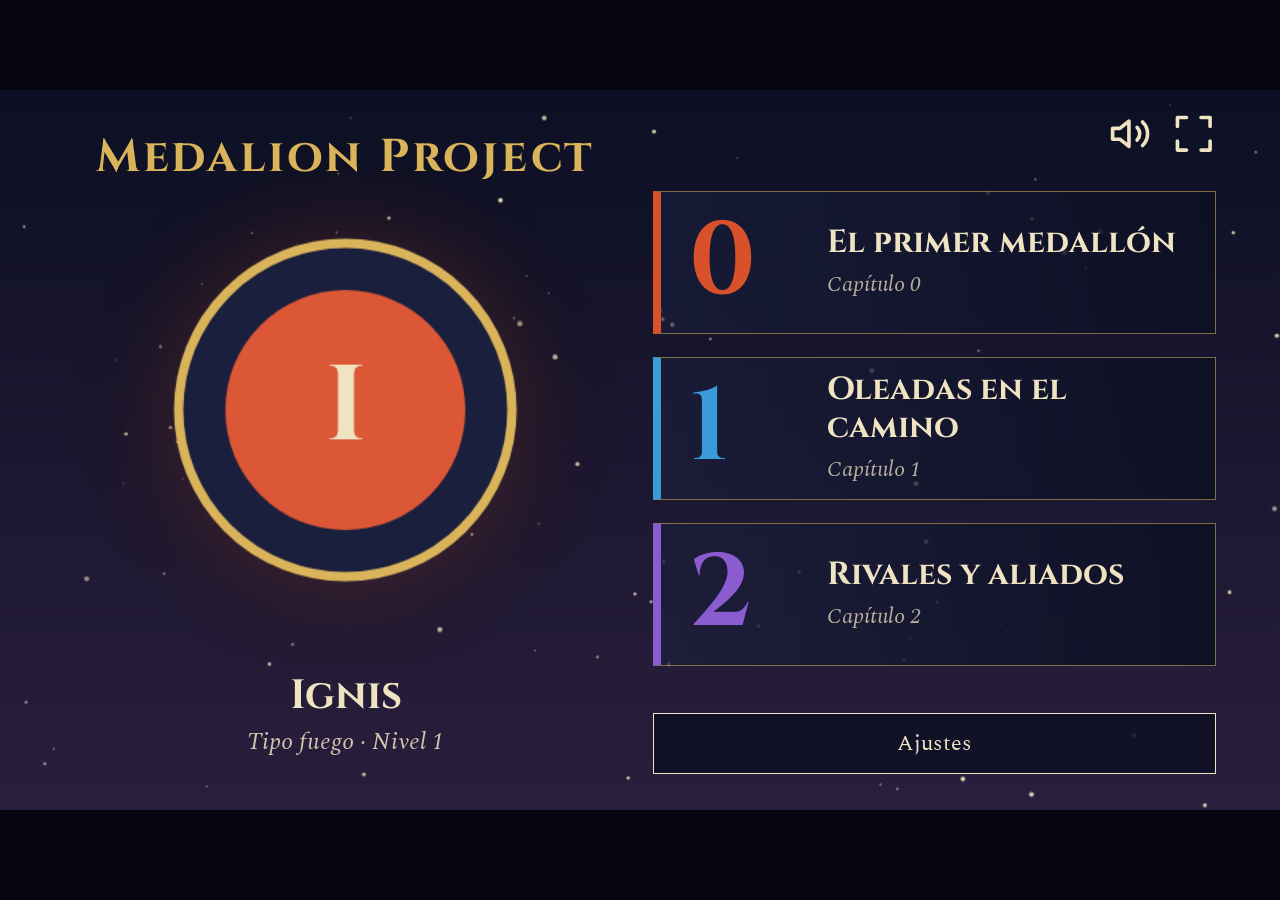
==== index.html @ 5f66165a "Primer dia de desarrollo Añadido menú con capítulos seleccionables y sistema de batalla básico con 3" ====
<!DOCTYPE html>
<html lang="es">
<head>
  <meta charset="UTF-8">
  <meta name="viewport" content="width=device-width, initial-scale=1">
  <title>Medalion Project</title>
  <link rel="preconnect" href="https://fonts.googleapis.com">
  <link rel="preconnect" href="https://fonts.gstatic.com" crossorigin>
  <link href="https://fonts.googleapis.com/css2?family=Cinzel:wght@500;700&family=Spectral:ital,wght@0,400;0,600;1,400&display=swap" rel="stylesheet">
  <link rel="stylesheet" href="css/style.css">
</head>
<body>
  <div id="juego">
    <!-- Canvas: fondo y medalla (lo visual del juego) -->
    <canvas id="lienzo" width="960" height="540"></canvas>

    <!-- UI en HTML/CSS encima del canvas -->
    <div id="ui">
      <div id="barra-superior">
        <!-- Silencio: altavoz (con ondas) / altavoz tachado -->
        <button id="btn-silencio" class="icono" aria-pressed="false" aria-label="Silenciar" title="Silenciar">
          <svg viewBox="0 0 24 24" aria-hidden="true">
            <path d="M11 5 6 9H2v6h4l5 4V5z"/>
            <path class="onda" d="M15.5 8.5a5 5 0 0 1 0 7M18.5 5.5a9 9 0 0 1 0 13"/>
            <path class="tacha" d="M16 9l6 6M22 9l-6 6"/>
          </svg>
        </button>
        <!-- Pantalla completa: esquinas hacia fuera / hacia dentro -->
        <button id="btn-pantalla" class="icono" aria-pressed="false" aria-label="Pantalla completa" title="Pantalla completa">
          <svg viewBox="0 0 24 24" aria-hidden="true">
            <path class="expandir" d="M8 3H3v5M16 3h5v5M8 21H3v-5M16 21h5v-5"/>
            <path class="comprimir" d="M3 8h5V3M21 8h-5V3M3 16h5v5M21 16h-5v5"/>
          </svg>
        </button>
      </div>

      <div id="info-personaje"></div>

      <section id="pantalla-menu">
        <h1>Medalion Project</h1>
        <div id="lista-capitulos"></div>
        <button id="btn-ajustes" class="boton">Ajustes</button>
      </section>

      <section id="pantalla-ajustes" hidden>
        <h2>Ajustes de sonido</h2>
        <div id="lista-sliders"></div>
        <button id="btn-volver" class="boton">Volver</button>
      </section>

      <section id="pantalla-combate" hidden>
        <div id="orden-turnos" aria-label="Orden de turnos"></div>

        <div id="hud-enemigo" class="hud">
          <div id="e-nombre" class="nombre-hud"></div>
          <div id="e-vida" class="vida-texto"></div>
          <div class="barra"><div id="e-barra" class="relleno"></div></div>
        </div>

        <p id="mensaje-combate" role="status"></p>

        <div id="hud-jugador" class="hud">
          <div id="j-retrato" aria-hidden="true"></div> <!-- placeholder: aquí irá la imagen del personaje -->
          <div class="datos">
            <div id="j-nombre" class="nombre-hud"></div>
            <div id="j-vida" class="vida-texto"></div>
            <div class="barra"><div id="j-barra" class="relleno"></div></div>
          </div>
        </div>

        <div id="acciones">
          <button class="boton" data-accion="atacar">Atacar</button>
          <button class="boton" data-accion="defender">Defender</button>
          <button class="boton" data-accion="huir">Huir</button>
        </div>

        <div id="resultado" hidden>
          <h2 id="resultado-titulo"></h2>
          <div class="fila">
            <button id="btn-reintentar" class="boton">Reintentar</button>
            <button id="btn-salir" class="boton">Volver al menú</button>
          </div>
        </div>
      </section>

      <p id="aviso" role="status"></p>
    </div>
  </div>
  <script type="module" src="js/main.js"></script>
</body>
</html>
---- css/style.css ----
:root {
  --noche: #0d1024;
  --tinta: #1a1f3d;
  --pergamino: #efe3c2;
  --oro: #d9b45a;
  --brasa: #d8512b;
  --fuente-titulo: "Cinzel", Georgia, serif;
  --fuente-texto: "Spectral", Georgia, serif;
}
* { box-sizing: border-box; }
body {
  margin: 0; min-height: 100vh; display: grid; place-items: center;
  background: #05060f; color: var(--pergamino); font-family: var(--fuente-texto);
}
/* Contenedor 16:9: canvas y UI escalan juntos. 1cqw = 1% del ancho del juego */
#juego {
  position: relative; width: min(100vw, calc(100vh * 16 / 9)); aspect-ratio: 16 / 9;
  container-type: inline-size; background: var(--noche); overflow: hidden;
}
#lienzo { position: absolute; inset: 0; width: 100%; height: 100%; }
#ui { position: absolute; inset: 0; font-size: 1.7cqw; }
[hidden] { display: none !important; }

h1, h2 { font-family: var(--fuente-titulo); margin: 0; color: var(--oro); letter-spacing: .06em; text-align: center; }
h2 { font-size: 2.8cqw; margin-bottom: 1cqw; }

/* ---------- Layout: izquierda = personaje, derecha = menú ---------- */
#pantalla-menu { position: absolute; inset: 0; pointer-events: none; }
#pantalla-menu button { pointer-events: auto; } /* la capa no bloquea clics; solo sus botones los reciben */

/* Izquierda: título arriba, medalla grande en el canvas, datos debajo */
h1 { position: absolute; top: 5%; left: 5%; width: 44%; font-size: 3.6cqw; }
#info-personaje { position: absolute; left: 5%; width: 44%; bottom: 7%; text-align: center; }
#info-personaje .nombre { font-family: var(--fuente-titulo); font-size: 3.2cqw; font-weight: 700; }
#info-personaje .detalle { font-size: 1.9cqw; font-style: italic; opacity: .85; }

/* Barra superior derecha: silencio + pantalla completa */
#barra-superior { position: absolute; right: 5%; top: 3%; z-index: 10; display: flex; gap: 1.6cqw; } /* z-index: siempre por encima de cualquier pantalla */
.icono { width: 3.4cqw; height: 3.4cqw; padding: 0; background: none; border: 0; color: var(--pergamino); cursor: pointer; transition: color .12s, transform .12s; }
.icono svg { width: 100%; height: 100%; fill: none; stroke: currentColor; stroke-width: 2; stroke-linecap: round; stroke-linejoin: round; }
.icono:hover, .icono:focus-visible { color: var(--oro); transform: scale(1.12); outline: none; }
/* Cada icono tiene dos estados; aria-pressed decide cuál se ve */
#btn-silencio .tacha, #btn-pantalla .comprimir { display: none; }
#btn-silencio[aria-pressed="true"] .tacha { display: inline; }
#btn-silencio[aria-pressed="true"] .onda { display: none; }
#btn-pantalla[aria-pressed="true"] .comprimir { display: inline; }
#btn-pantalla[aria-pressed="true"] .expandir { display: none; }

/* Derecha: capítulos grandes apilados (debajo de la barra superior) */
#lista-capitulos {
  position: absolute; right: 5%; top: 14%; width: 44%; height: 66%;
  display: grid; grid-template-rows: repeat(3, 1fr); gap: 1.8cqw;
}
.capitulo {
  --acento: var(--brasa);
  display: grid; grid-template-columns: 9cqw 1fr; grid-template-areas: "num titulo" "num sub";
  align-content: center; column-gap: 1.8cqw; padding: 0 2.2cqw;
  text-align: left; font: inherit; color: inherit; cursor: pointer;
  background: linear-gradient(90deg, rgba(26,31,61,.6) 0%, rgba(13,16,36,.92) 100%);
  border: 1px solid rgba(217,180,90,.55); border-left: .7cqw solid var(--acento);
  transition: transform .15s, border-color .15s, background .15s;
}
.capitulo:nth-child(2) { --acento: #3a9bd9; }
.capitulo:nth-child(3) { --acento: #8a5cd0; }
.capitulo .num { grid-area: num; align-self: center; font-family: var(--fuente-titulo); font-weight: 700; font-size: 8cqw; line-height: 1; color: var(--acento); }
.capitulo .titulo { grid-area: titulo; align-self: end; font-family: var(--fuente-titulo); font-weight: 700; font-size: 2.5cqw; line-height: 1.2; color: var(--pergamino); }
.capitulo .sub { grid-area: sub; align-self: start; margin-top: .4cqw; font-style: italic; font-size: 1.7cqw; opacity: .75; }
.capitulo:hover, .capitulo:focus-visible {
  transform: translateX(-1.2cqw); border-color: var(--oro); outline: none;
  background: linear-gradient(90deg, rgba(26,31,61,.9) 0%, rgba(13,16,36,.95) 100%);
}

/* Botones secundarios (Ajustes / Volver) */
.boton {
  font: inherit; color: inherit; cursor: pointer; padding: .8cqw 2.2cqw;
  background: rgba(13,16,36,.85); border: 1px solid var(--pergamino); transition: background .12s;
}
.boton:hover, .boton:focus-visible { background: var(--brasa); outline: none; }
#btn-ajustes { position: absolute; right: 5%; bottom: 5%; width: 44%; padding: 1cqw; }

/* ---------- Ajustes (ocupa la zona derecha) ---------- */
#pantalla-ajustes {
  position: absolute; right: 5%; top: 14%; width: 44%; padding: 3cqw;
  display: flex; flex-direction: column; gap: 1.8cqw;
  background: rgba(13,16,36,.92); border: 1px solid var(--oro);
}
#pantalla-ajustes .boton { align-self: center; margin-top: 1cqw; }
.ajuste { display: grid; grid-template-columns: 9cqw 1fr 4cqw; align-items: center; gap: 1cqw; }
.ajuste input { accent-color: var(--oro); width: 100%; }

#aviso { position: absolute; left: 0; right: 0; bottom: 1%; margin: 0; text-align: center; opacity: 0; transition: opacity .3s; }
#aviso.visible { opacity: 1; }

@media (prefers-reduced-motion: reduce) { .capitulo, .boton, .icono { transition: none; } }

/* ---------- Capítulos sin medalla ---------- */
.capitulo.bloqueado { opacity: .45; cursor: not-allowed; }
.capitulo.bloqueado:hover { transform: none; border-color: rgba(217,180,90,.55); }

/* ---------- Combate ---------- */
#pantalla-combate { position: absolute; inset: 0; pointer-events: none; }
#pantalla-combate button, #resultado { pointer-events: auto; }

#orden-turnos { position: absolute; top: 3.5%; left: 50%; transform: translateX(-50%); display: flex; gap: 1cqw; }
.turno { padding: .5cqw 1.8cqw; font-family: var(--fuente-titulo); background: rgba(13,16,36,.8); border: 1px solid rgba(239,227,194,.4); opacity: .55; }
.turno.activo { opacity: 1; color: var(--oro); border-color: var(--oro); box-shadow: 0 0 1.2cqw rgba(217,180,90,.5); }

.hud { position: absolute; padding: 1.2cqw 1.6cqw; background: rgba(13,16,36,.88); border: 1px solid rgba(217,180,90,.55); }
#hud-enemigo { right: 5%; top: 11%; width: 34%; }
#hud-jugador { left: 5%; bottom: 6%; width: 42%; display: flex; align-items: center; gap: 1.6cqw; }
#j-retrato { flex: none; width: 7.5cqw; height: 7.5cqw; display: grid; place-items: center; border-radius: 50%; border: .35cqw solid var(--oro); font: 700 3.4cqw var(--fuente-titulo); }
.datos { flex: 1; }
.nombre-hud { font-family: var(--fuente-titulo); font-size: 2.2cqw; font-weight: 700; }
.vida-texto { font-size: 1.8cqw; margin: .2cqw 0 .5cqw; }
.barra { height: 1.2cqw; background: #05060f; border: 1px solid rgba(239,227,194,.4); }
.relleno { height: 100%; width: 100%; transition: width .4s, background .4s; }

#mensaje-combate { position: absolute; left: 5%; right: 42%; top: 62%; margin: 0; text-align: center; font-style: italic; font-size: 1.9cqw; }

#acciones { position: absolute; right: 5%; bottom: 6%; width: 34%; display: flex; flex-direction: column; gap: 1cqw; }
#acciones .boton { padding: 1.1cqw 2cqw; font-size: 2.1cqw; text-align: left; }
.boton:disabled { opacity: .4; cursor: default; }
.boton:disabled:hover { background: rgba(13,16,36,.85); }

#resultado { position: absolute; inset: 0; z-index: 5; display: flex; flex-direction: column; align-items: center; justify-content: center; gap: 2.5cqw; background: rgba(5,6,15,.82); }
#resultado h2 { font-size: 6cqw; }
#resultado h2.victoria { color: var(--oro); }
#resultado h2.derrota { color: var(--brasa); }
#resultado .fila { display: flex; gap: 2cqw; }
#resultado .boton { font-size: 2cqw; padding: 1cqw 2.6cqw; }
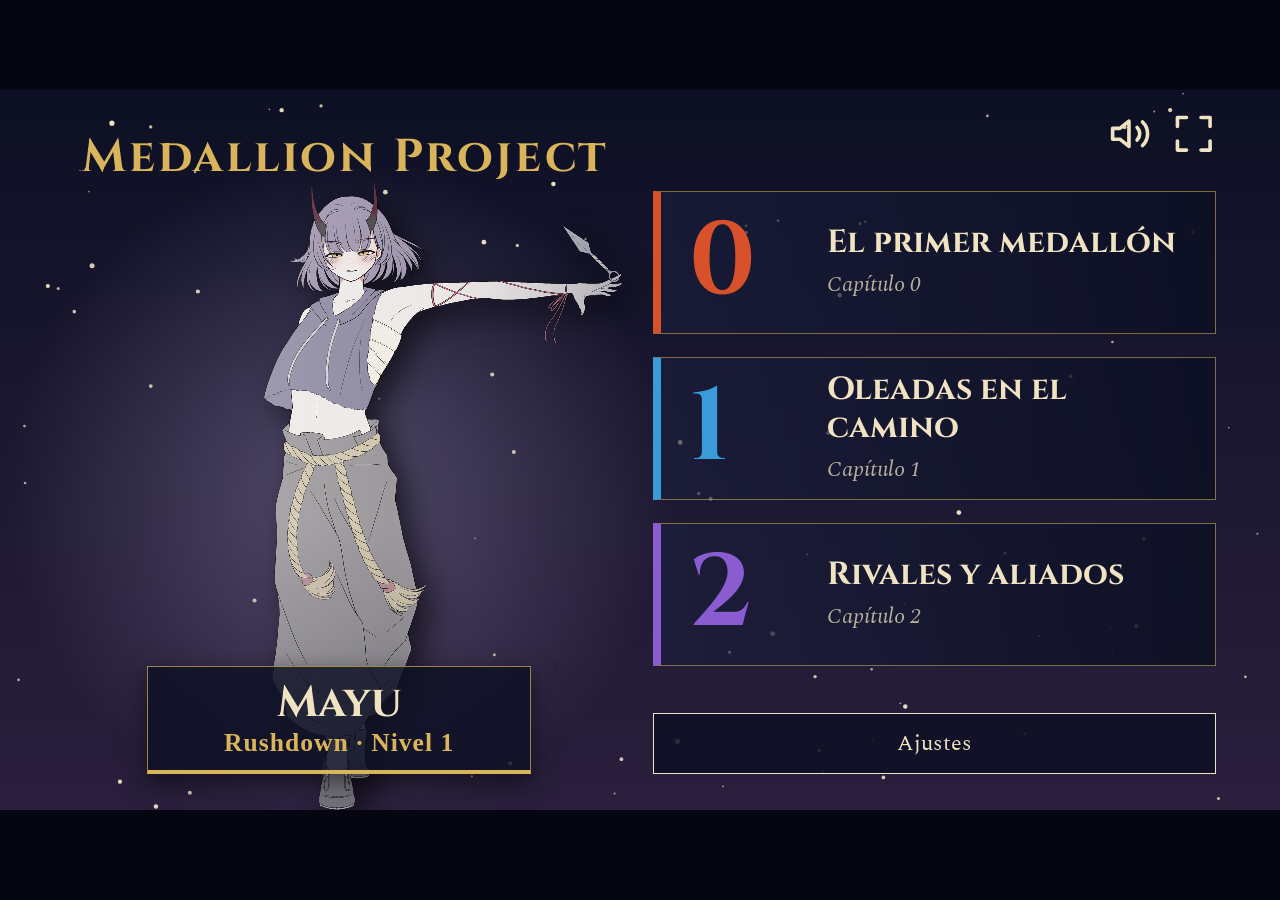
==== commit 959fb1cb: "Añadido mecánicas de tipos y arte splashart Se han añadido mecánicas principales correspondientes a " ====
--- a/index.html
+++ b/index.html
@@ -37,7 +37,7 @@
       <div id="info-personaje"></div>
 
       <section id="pantalla-menu">
-        <h1>Medalion Project</h1>
+        <h1>Medallion Project</h1>
         <div id="lista-capitulos"></div>
         <button id="btn-ajustes" class="boton">Ajustes</button>
       </section>
@@ -70,7 +70,7 @@
 
         <div id="acciones">
           <button class="boton" data-accion="atacar">Atacar</button>
-          <button class="boton" data-accion="defender">Defender</button>
+          <button id="btn-secundaria" class="boton" data-accion="defender">Defender</button>
           <button class="boton" data-accion="huir">Huir</button>
         </div>
 
--- a/css/style.css
+++ b/css/style.css
@@ -30,9 +30,14 @@
 
 /* Izquierda: título arriba, medalla grande en el canvas, datos debajo */
 h1 { position: absolute; top: 5%; left: 5%; width: 44%; font-size: 3.6cqw; }
-#info-personaje { position: absolute; left: 5%; width: 44%; bottom: 7%; text-align: center; }
-#info-personaje .nombre { font-family: var(--fuente-titulo); font-size: 3.2cqw; font-weight: 700; }
-#info-personaje .detalle { font-size: 1.9cqw; font-style: italic; opacity: .85; }
+/* Placa del personaje: fondo oscuro sobre el splash art para que el texto se lea siempre */
+#info-personaje {
+  position: absolute; left: 11.5%; width: 30%; bottom: 5%; padding: .9cqw 1.5cqw; text-align: center;
+  background: rgba(13,16,36,.82); border: 1px solid rgba(217,180,90,.7); border-bottom: .35cqw solid var(--oro);
+  box-shadow: 0 .6cqw 1.8cqw rgba(0,0,0,.55);
+}
+#info-personaje .nombre { font-family: var(--fuente-titulo); font-size: 3.4cqw; font-weight: 700; line-height: 1.15; color: var(--pergamino); }
+#info-personaje .detalle { font-size: 2cqw; font-weight: 600; letter-spacing: .04em; color: var(--oro); }
 
 /* Barra superior derecha: silencio + pantalla completa */
 #barra-superior { position: absolute; right: 5%; top: 3%; z-index: 10; display: flex; gap: 1.6cqw; } /* z-index: siempre por encima de cualquier pantalla */
@@ -115,10 +120,10 @@
 .barra { height: 1.2cqw; background: #05060f; border: 1px solid rgba(239,227,194,.4); }
 .relleno { height: 100%; width: 100%; transition: width .4s, background .4s; }
 
-#mensaje-combate { position: absolute; left: 5%; right: 42%; top: 62%; margin: 0; text-align: center; font-style: italic; font-size: 1.9cqw; }
+#mensaje-combate { position: absolute; left: 5%; right: 42%; top: 69%; margin: 0; text-align: center; font-style: italic; font-size: 1.9cqw; }
 
-#acciones { position: absolute; right: 5%; bottom: 6%; width: 34%; display: flex; flex-direction: column; gap: 1cqw; }
-#acciones .boton { padding: 1.1cqw 2cqw; font-size: 2.1cqw; text-align: left; }
+#acciones { position: absolute; right: 5%; bottom: 6%; width: 34%; display: flex; flex-direction: column; gap: .8cqw; }
+#acciones .boton { padding: .8cqw 2cqw; font-size: 1.9cqw; text-align: left; }
 .boton:disabled { opacity: .4; cursor: default; }
 .boton:disabled:hover { background: rgba(13,16,36,.85); }
 
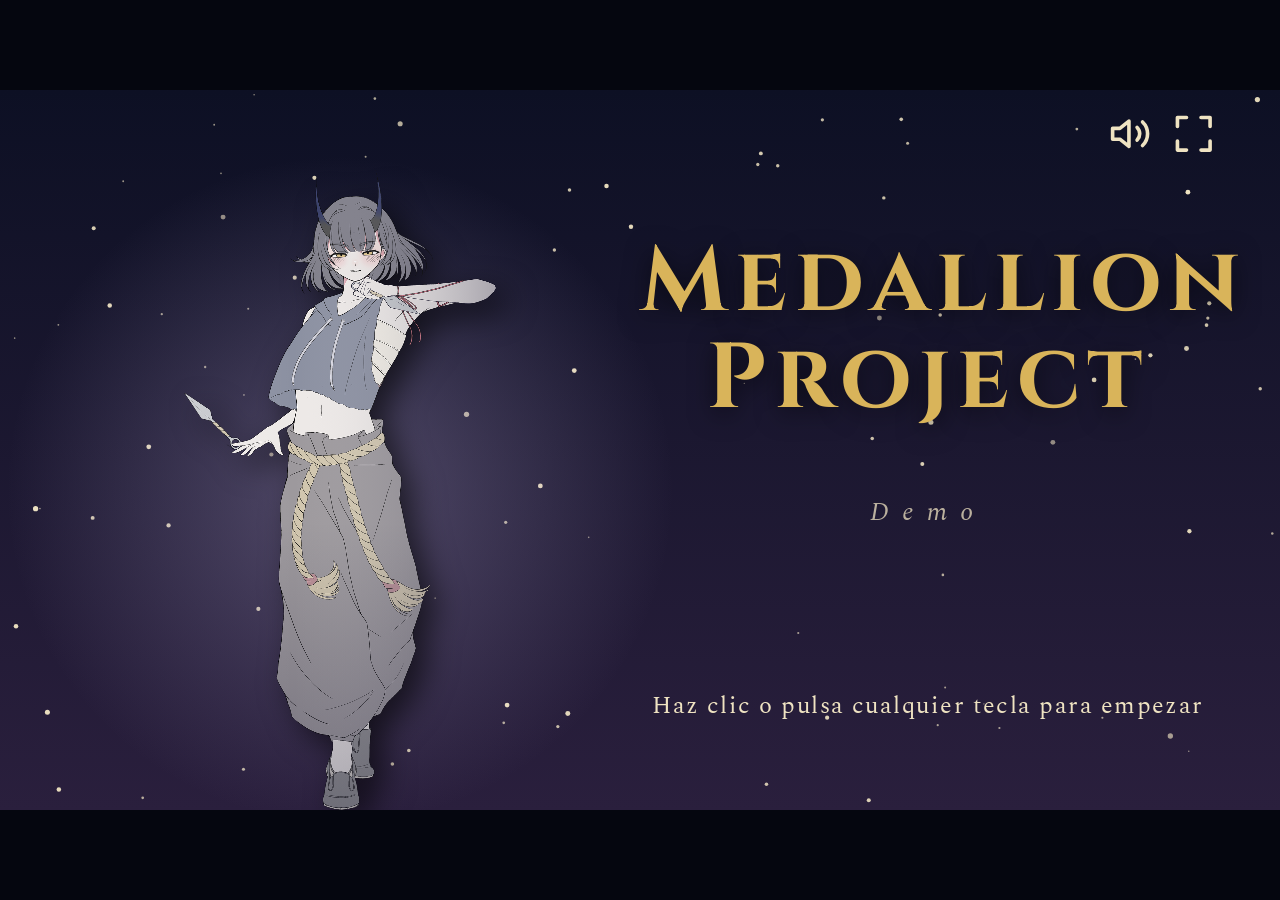
==== commit 13f69e04: "Añadido sistema de escenas y guardado" ====
--- a/index.html
+++ b/index.html
@@ -36,22 +36,52 @@
 
       <div id="info-personaje"></div>
 
-      <section id="pantalla-menu">
-        <h1>Medallion Project</h1>
-        <div id="lista-capitulos"></div>
-        <button id="btn-ajustes" class="boton">Ajustes</button>
+      <div id="velo"></div>   <!-- fundido a negro entre pantallas -->
+
+      <!-- 1) Pantalla de título: "pulsa para empezar" -->
+      <section id="pantalla-inicio" class="pantalla" hidden>
+        <h1 class="titulo-grande">Medallion<br>Project</h1>
+        <p class="subtitulo-inicio">Demo</p>
+        <p class="pulsa">Haz clic o pulsa cualquier tecla para empezar</p>
       </section>
 
-      <section id="pantalla-ajustes" hidden>
-        <h2>Ajustes de sonido</h2>
+      <!-- 2) Menú principal -->
+      <section id="pantalla-principal" class="pantalla" hidden>
+        <h1>Medallion Project</h1>
+        <div id="lista-opciones">
+          <button id="op-capitulos" class="opcion item" style="--i:0"><span class="titulo">Capítulos</span><span class="sub">Elige tu próxima batalla</span></button>
+          <button id="op-bestiario" class="opcion item proximamente" style="--i:1"><span class="titulo">Bestiario</span><span class="sub">Próximamente</span></button>
+          <button id="op-ajustes" class="opcion item" style="--i:2"><span class="titulo">Ajustes</span><span class="sub">Sonido y partida guardada</span></button>
+        </div>
+      </section>
+
+      <!-- 3) Selección de capítulos -->
+      <section id="pantalla-capitulos" class="pantalla" hidden>
+        <div id="lista-capitulos"></div>
+        <div id="fila-inferior">
+          <button id="btn-volver-principal" class="boton item" style="--i:3">Volver</button>
+          <button id="btn-intro" class="boton item" style="--i:4">Introducción</button>
+        </div>
+      </section>
+
+      <section id="pantalla-ajustes" class="pantalla" hidden>
+        <h2>Ajustes</h2>
         <div id="lista-sliders"></div>
+        <h3>Partida guardada</h3>
+        <p class="nota">Se guarda sola en este navegador. Aquí puedes sacarla a un archivo .txt o cargarla desde uno.</p>
+        <div class="fila-botones">
+          <button id="btn-exportar" class="boton">Guardar en .txt</button>
+          <button id="btn-importar" class="boton">Cargar .txt</button>
+          <button id="btn-borrar" class="boton">Borrar datos</button>
+        </div>
+        <input id="archivo-partida" type="file" accept=".txt,text/plain" hidden>
         <button id="btn-volver" class="boton">Volver</button>
       </section>
 
-      <section id="pantalla-combate" hidden>
+      <section id="pantalla-combate" class="pantalla" hidden>
         <div id="orden-turnos" aria-label="Orden de turnos"></div>
 
-        <div id="hud-enemigo" class="hud">
+        <div id="hud-enemigo" class="hud item desde-der">
           <div id="e-nombre" class="nombre-hud"></div>
           <div id="e-vida" class="vida-texto"></div>
           <div class="barra"><div id="e-barra" class="relleno"></div></div>
@@ -59,7 +89,7 @@
 
         <p id="mensaje-combate" role="status"></p>
 
-        <div id="hud-jugador" class="hud">
+        <div id="hud-jugador" class="hud item desde-izq">
           <div id="j-retrato" aria-hidden="true"></div> <!-- placeholder: aquí irá la imagen del personaje -->
           <div class="datos">
             <div id="j-nombre" class="nombre-hud"></div>
@@ -68,7 +98,7 @@
           </div>
         </div>
 
-        <div id="acciones">
+        <div id="acciones" class="item desde-der" style="--i:1">
           <button class="boton" data-accion="atacar">Atacar</button>
           <button id="btn-secundaria" class="boton" data-accion="defender">Defender</button>
           <button class="boton" data-accion="huir">Huir</button>
@@ -83,6 +113,16 @@
         </div>
       </section>
 
+      <section id="pantalla-escena" class="pantalla" hidden>
+        <button id="esc-prev" class="flecha" aria-label="Anterior">&#8249;</button>
+        <button id="esc-sig" class="flecha" aria-label="Siguiente">&#8250;</button>
+        <div id="esc-marco" class="item desde-abajo" data-lado="izquierda">
+          <div id="esc-etiqueta"></div>
+          <div id="esc-caja"><p id="esc-texto" aria-live="polite"></p></div>
+          <button id="esc-boton" class="boton" hidden></button>
+        </div>
+      </section>
+
       <p id="aviso" role="status"></p>
     </div>
   </div>
--- a/css/style.css
+++ b/css/style.css
@@ -25,8 +25,9 @@
 h2 { font-size: 2.8cqw; margin-bottom: 1cqw; }
 
 /* ---------- Layout: izquierda = personaje, derecha = menú ---------- */
-#pantalla-menu { position: absolute; inset: 0; pointer-events: none; }
-#pantalla-menu button { pointer-events: auto; } /* la capa no bloquea clics; solo sus botones los reciben */
+/* Todas las pantallas ocupan el área completa; la capa no bloquea clics, solo sus botones los reciben */
+.pantalla { position: absolute; inset: 0; pointer-events: none; }
+.pantalla button, .pantalla input, .pantalla label { pointer-events: auto; }
 
 /* Izquierda: título arriba, medalla grande en el canvas, datos debajo */
 h1 { position: absolute; top: 5%; left: 5%; width: 44%; font-size: 3.6cqw; }
@@ -81,14 +82,19 @@
   background: rgba(13,16,36,.85); border: 1px solid var(--pergamino); transition: background .12s;
 }
 .boton:hover, .boton:focus-visible { background: var(--brasa); outline: none; }
-#btn-ajustes { position: absolute; right: 5%; bottom: 5%; width: 44%; padding: 1cqw; }
+#fila-inferior { position: absolute; right: 5%; bottom: 5%; width: 44%; display: flex; gap: 1.6cqw; }
+#fila-inferior .boton { flex: 1; padding: 1cqw; }
 
 /* ---------- Ajustes (ocupa la zona derecha) ---------- */
 #pantalla-ajustes {
-  position: absolute; right: 5%; top: 14%; width: 44%; padding: 3cqw;
-  display: flex; flex-direction: column; gap: 1.8cqw;
+  position: absolute; right: 5%; top: 14%; width: 44%; padding: 2.4cqw 3cqw;
+  display: flex; flex-direction: column; gap: 1.2cqw; pointer-events: auto;
   background: rgba(13,16,36,.92); border: 1px solid var(--oro);
 }
+#pantalla-ajustes h3 { margin: 1cqw 0 0; font: 700 2cqw var(--fuente-titulo); color: var(--oro); letter-spacing: .05em; }
+#pantalla-ajustes .nota { margin: 0; font-size: 1.5cqw; font-style: italic; opacity: .8; }
+.fila-botones { display: flex; gap: 1cqw; }
+.fila-botones .boton { flex: 1; padding: .8cqw .6cqw; font-size: 1.6cqw; text-align: center; }
 #pantalla-ajustes .boton { align-self: center; margin-top: 1cqw; }
 .ajuste { display: grid; grid-template-columns: 9cqw 1fr 4cqw; align-items: center; gap: 1cqw; }
 .ajuste input { accent-color: var(--oro); width: 100%; }
@@ -133,3 +139,93 @@
 #resultado h2.derrota { color: var(--brasa); }
 #resultado .fila { display: flex; gap: 2cqw; }
 #resultado .boton { font-size: 2cqw; padding: 1cqw 2.6cqw; }
+
+/* ---------- Escenas de diálogo ---------- */
+#pantalla-escena { position: absolute; inset: 0; pointer-events: none; }
+#pantalla-escena button, #esc-caja { pointer-events: auto; }
+
+#esc-marco { position: absolute; left: 5%; right: 5%; bottom: 5%; }
+
+/* Caja de texto: gris oscuro semitransparente con patrón de rombos, borde dorado pálido y sombra */
+#esc-caja {
+  position: relative; overflow: hidden; min-height: 14.5cqw; cursor: pointer;
+  background: rgba(54,54,57,.92); border: 1px solid rgba(217,200,130,.75); border-bottom: .3cqw solid #cdbf86; border-radius: .5cqw;
+  box-shadow: .7cqw .7cqw 1.4cqw rgba(0,0,0,.55);
+}
+#esc-caja::before {                                              /* el patrón: cuadros girados 45º = rombos */
+  content: ""; position: absolute; left: 50%; top: 50%; width: 140cqw; height: 140cqw; margin: -70cqw 0 0 -70cqw;
+  transform: rotate(45deg); pointer-events: none;
+  background: repeating-conic-gradient(rgba(255,255,255,.065) 0 25%, transparent 0 50%) 0 0 / 6cqw 6cqw;
+}
+#esc-texto { position: relative; margin: 0; padding: 2.4cqw 3cqw; font-size: 2.4cqw; line-height: 1.5; color: #f4f1e8; }
+
+/* Etiqueta amarilla con el nombre, encima de la caja y del lado de quien habla */
+#esc-etiqueta {
+  position: absolute; bottom: 100%; padding: .55cqw 3.2cqw .45cqw; margin-bottom: -1px;
+  background: #f6f66e; color: #15151a; border: 1px solid #c9c94a; border-bottom: 0;
+  font: 700 1.5cqw/1.2 "Trebuchet MS", "Segoe UI", Arial, sans-serif; letter-spacing: .3em; text-transform: uppercase;
+}
+#esc-marco[data-lado="derecha"] #esc-etiqueta { right: 3%; }
+#esc-marco[data-lado="izquierda"] #esc-etiqueta { left: 3%; }
+
+/* Flechas anterior / siguiente */
+.flecha {
+  position: absolute; top: 40%; width: 4cqw; height: 4cqw; padding: 0 0 .3cqw; display: grid; place-items: center;
+  font: 400 3cqw/1 var(--fuente-texto); color: var(--pergamino); cursor: pointer;
+  background: rgba(20,24,40,.85); border: .2cqw solid var(--oro); border-radius: 50%; transition: background .12s;
+}
+#esc-prev { left: 1.5%; } #esc-sig { right: 1.5%; }
+.flecha:hover, .flecha:focus-visible { background: rgba(60,50,30,.95); outline: none; }
+.flecha:disabled { opacity: .35; cursor: default; }
+
+/* ---------- Pantalla de título y menú principal ---------- */
+#pantalla-inicio { pointer-events: auto; cursor: pointer; }
+.titulo-grande { position: absolute; top: 20%; left: 50%; right: 5%; width: auto; text-align: center; font-size: 7.2cqw; line-height: 1.05; letter-spacing: .08em; text-shadow: 0 .4cqw 2cqw rgba(0,0,0,.6); }
+.subtitulo-inicio { position: absolute; top: 56%; left: 50%; right: 5%; margin: 0; text-align: center; font: italic 2cqw var(--fuente-texto); letter-spacing: .5em; opacity: .75; }
+.pulsa { position: absolute; left: 50%; right: 5%; bottom: 12%; margin: 0; text-align: center; font-size: 1.9cqw; letter-spacing: .06em; animation: parpadeo 1.8s ease-in-out infinite; }
+@keyframes parpadeo { 50% { opacity: .25; } }
+
+#lista-opciones { position: absolute; right: 5%; top: 20%; width: 44%; display: grid; gap: 2cqw; }
+.opcion {
+  display: grid; text-align: left; font: inherit; color: inherit; cursor: pointer; padding: 1.8cqw 2.4cqw;
+  background: linear-gradient(90deg, rgba(26,31,61,.6) 0%, rgba(13,16,36,.92) 100%);
+  border: 1px solid rgba(217,180,90,.55); border-left: .7cqw solid var(--brasa); transition: transform .15s, border-color .15s;
+}
+.opcion:nth-child(2) { border-left-color: #3a9bd9; } .opcion:nth-child(3) { border-left-color: #8a5cd0; }
+.opcion .titulo { font-family: var(--fuente-titulo); font-weight: 700; font-size: 3cqw; }
+.opcion .sub { font-style: italic; font-size: 1.7cqw; opacity: .75; }
+.opcion:hover, .opcion:focus-visible { transform: translateX(-1.2cqw); border-color: var(--oro); outline: none; }
+.opcion.proximamente { opacity: .55; }
+
+/* Marca de capítulo completado */
+.capitulo .marca { display: none; position: absolute; top: 1cqw; right: 1.6cqw; font-size: 1.4cqw; font-weight: 600; letter-spacing: .05em; color: #8fd88f; }
+.capitulo.completado .marca { display: block; }
+.capitulo { position: relative; }
+
+/* Botón de elección dentro de una escena (p. ej. "Introducir NFC vacío") */
+#esc-boton { position: absolute; right: 2.5cqw; bottom: 1.6cqw; padding: .9cqw 2.4cqw; font-size: 2cqw; font-weight: 600; background: rgba(217,180,90,.92); color: #15151a; border-color: #f3e2a2; pointer-events: auto; animation: latido 1.6s ease-in-out infinite; }
+#esc-boton:hover, #esc-boton:focus-visible { background: #f6e7ab; }
+@keyframes latido { 50% { box-shadow: 0 0 1.6cqw rgba(246,231,171,.8); } }
+
+/* ---------- Transiciones y animaciones de entrada/salida ---------- */
+#velo { position: absolute; inset: 0; z-index: 9; background: #05060f; opacity: 0; pointer-events: none; transition: opacity .35s ease-out; }
+#velo.sube { opacity: 1; transition: opacity .17s ease-in; }
+
+@keyframes aparece { from { opacity: 0; } }
+@keyframes desdeDer { from { opacity: 0; transform: translateX(6cqw); } }
+@keyframes desdeIzq { from { opacity: 0; transform: translateX(-6cqw); } }
+@keyframes desdeAbajo { from { opacity: 0; transform: translateY(4cqw); } }
+@keyframes sale { to { opacity: 0; transform: translateY(-1.2cqw); } }
+
+/* backwards = la animación solo se nota al empezar; después manda el estilo normal (así no pisa el :hover) */
+.pantalla.entra, #info-personaje.entra { animation: aparece .4s ease-out backwards; }
+.pantalla.sale { animation: sale .17s ease-in forwards; }
+.entra .item { animation: desdeDer .55s cubic-bezier(.2,.8,.2,1) backwards; animation-delay: calc(var(--i, 0) * 90ms + 80ms); }
+.entra .item.desde-izq { animation-name: desdeIzq; }
+.entra .item.desde-abajo { animation-name: desdeAbajo; }
+#info-personaje.entra { animation-name: desdeAbajo; animation-delay: .35s; }
+
+@media (prefers-reduced-motion: reduce) {
+  .pantalla.entra, .entra .item, #info-personaje.entra, .pulsa, #esc-boton { animation: none; }
+  #velo { transition: none; }
+}
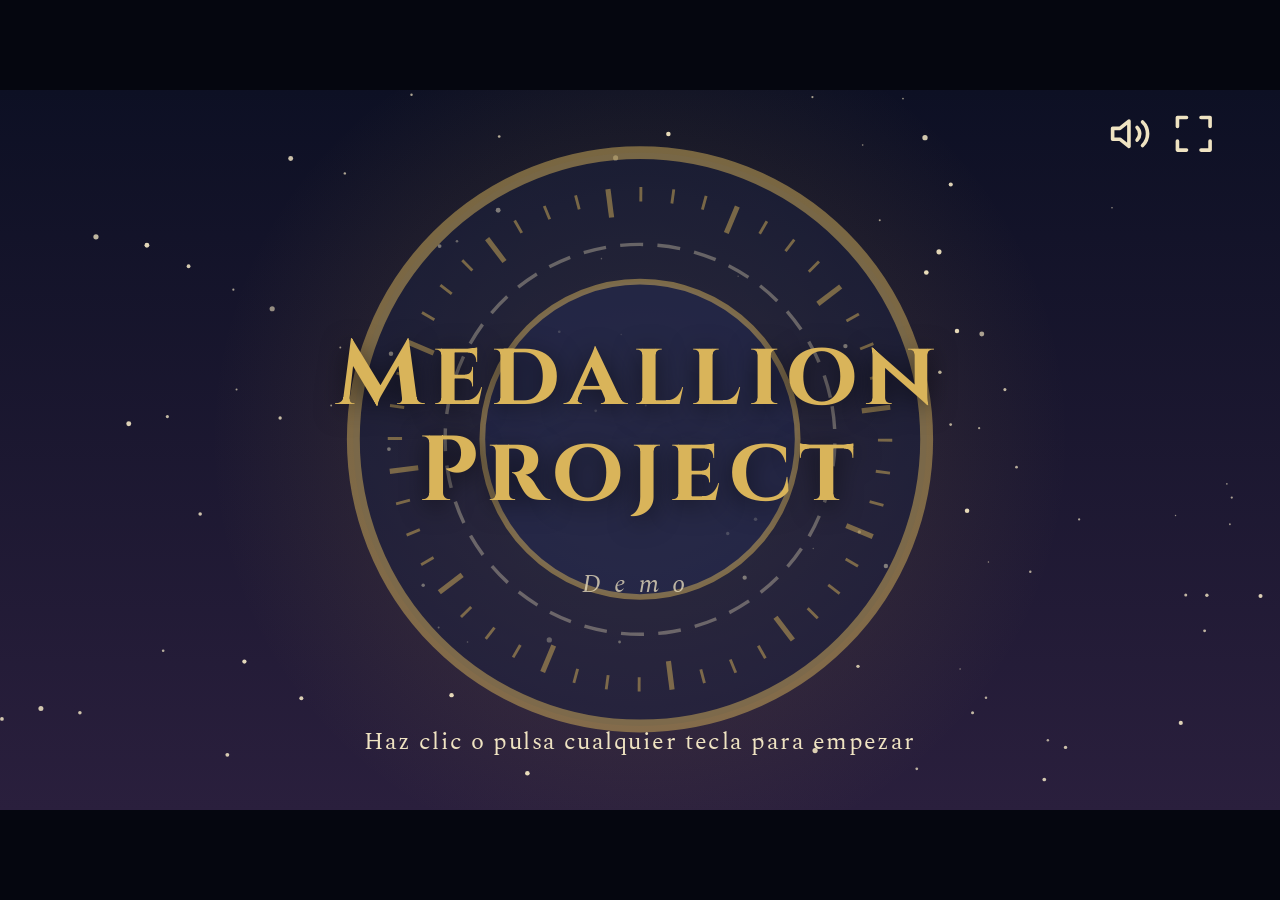
==== commit b166b28e: "Mejora del sistema de guardado" ====
--- a/index.html
+++ b/index.html
@@ -3,7 +3,7 @@
 <head>
   <meta charset="UTF-8">
   <meta name="viewport" content="width=device-width, initial-scale=1">
-  <title>Medalion Project</title>
+  <title>Medallion Project</title>
   <link rel="preconnect" href="https://fonts.googleapis.com">
   <link rel="preconnect" href="https://fonts.gstatic.com" crossorigin>
   <link href="https://fonts.googleapis.com/css2?family=Cinzel:wght@500;700&family=Spectral:ital,wght@0,400;0,600;1,400&display=swap" rel="stylesheet">
@@ -36,7 +36,12 @@
 
       <div id="info-personaje"></div>
 
-      <div id="velo"></div>   <!-- fundido a negro entre pantallas -->
+      <div id="velo"></div>
+
+      <!-- Disquete: guardar la partida (visible en todos los menús salvo el título) -->
+      <button id="btn-guardar" class="cuadro-guardar" hidden aria-label="Guardar partida" title="Guardar partida">
+        <svg viewBox="0 0 24 24" aria-hidden="true"><path d="M19 21H5a2 2 0 0 1-2-2V5a2 2 0 0 1 2-2h11l5 5v11a2 2 0 0 1-2 2z"/><polyline points="17 21 17 13 7 13 7 21"/><polyline points="7 3 7 8 15 8"/></svg>
+      </button>   <!-- fundido a negro entre pantallas -->
 
       <!-- 1) Pantalla de título: "pulsa para empezar" -->
       <section id="pantalla-inicio" class="pantalla" hidden>
@@ -57,6 +62,7 @@
 
       <!-- 3) Selección de capítulos -->
       <section id="pantalla-capitulos" class="pantalla" hidden>
+        <h1>Medallion Project</h1>
         <div id="lista-capitulos"></div>
         <div id="fila-inferior">
           <button id="btn-volver-principal" class="boton item" style="--i:3">Volver</button>
@@ -68,10 +74,10 @@
         <h2>Ajustes</h2>
         <div id="lista-sliders"></div>
         <h3>Partida guardada</h3>
-        <p class="nota">Se guarda sola en este navegador. Aquí puedes sacarla a un archivo .txt o cargarla desde uno.</p>
+        <p id="estado-archivo" class="nota"></p>
         <div class="fila-botones">
-          <button id="btn-exportar" class="boton">Guardar en .txt</button>
-          <button id="btn-importar" class="boton">Cargar .txt</button>
+          <button id="btn-elegir" class="boton">Elegir archivo</button>
+          <button id="btn-importar" class="boton">Cargar partida</button>
           <button id="btn-borrar" class="boton">Borrar datos</button>
         </div>
         <input id="archivo-partida" type="file" accept=".txt,text/plain" hidden>
--- a/css/style.css
+++ b/css/style.css
@@ -87,7 +87,7 @@
 
 /* ---------- Ajustes (ocupa la zona derecha) ---------- */
 #pantalla-ajustes {
-  position: absolute; right: 5%; top: 14%; width: 44%; padding: 2.4cqw 3cqw;
+  position: absolute; left: auto; bottom: auto; right: 5%; top: 14%; width: 44%; padding: 2.4cqw 3cqw;
   display: flex; flex-direction: column; gap: 1.2cqw; pointer-events: auto;
   background: rgba(13,16,36,.92); border: 1px solid var(--oro);
 }
@@ -180,9 +180,9 @@
 
 /* ---------- Pantalla de título y menú principal ---------- */
 #pantalla-inicio { pointer-events: auto; cursor: pointer; }
-.titulo-grande { position: absolute; top: 20%; left: 50%; right: 5%; width: auto; text-align: center; font-size: 7.2cqw; line-height: 1.05; letter-spacing: .08em; text-shadow: 0 .4cqw 2cqw rgba(0,0,0,.6); }
-.subtitulo-inicio { position: absolute; top: 56%; left: 50%; right: 5%; margin: 0; text-align: center; font: italic 2cqw var(--fuente-texto); letter-spacing: .5em; opacity: .75; }
-.pulsa { position: absolute; left: 50%; right: 5%; bottom: 12%; margin: 0; text-align: center; font-size: 1.9cqw; letter-spacing: .06em; animation: parpadeo 1.8s ease-in-out infinite; }
+.titulo-grande { position: absolute; top: 33%; left: 5%; right: 5%; width: auto; text-align: center; font-size: 7.2cqw; line-height: 1.05; letter-spacing: .08em; text-shadow: 0 .4cqw 2cqw rgba(0,0,0,.6); }
+.subtitulo-inicio { position: absolute; top: 66%; left: 5%; right: 5%; margin: 0; text-align: center; font: italic 2cqw var(--fuente-texto); letter-spacing: .5em; opacity: .75; }
+.pulsa { position: absolute; left: 5%; right: 5%; bottom: 7%; margin: 0; text-align: center; font-size: 1.9cqw; letter-spacing: .06em; animation: parpadeo 1.8s ease-in-out infinite; }
 @keyframes parpadeo { 50% { opacity: .25; } }
 
 #lista-opciones { position: absolute; right: 5%; top: 20%; width: 44%; display: grid; gap: 2cqw; }
@@ -229,3 +229,20 @@
   .pantalla.entra, .entra .item, #info-personaje.entra, .pulsa, #esc-boton { animation: none; }
   #velo { transition: none; }
 }
+
+/* ---------- Disquete (guardar) ---------- */
+.cuadro-guardar {
+  position: absolute; left: 1.8%; top: 3%; z-index: 10; width: 4.6cqw; height: 4.6cqw; padding: .9cqw;
+  background: rgba(13,16,36,.88); color: var(--pergamino); border: .2cqw solid var(--oro); cursor: pointer; transition: background .12s, color .12s, transform .12s;
+}
+.cuadro-guardar svg { width: 100%; height: 100%; fill: none; stroke: currentColor; stroke-width: 2; stroke-linecap: round; stroke-linejoin: round; }
+.cuadro-guardar:hover, .cuadro-guardar:focus-visible { background: rgba(60,50,30,.95); color: var(--oro); outline: none; transform: scale(1.06); }
+.cuadro-guardar::after { content: ""; position: absolute; right: .35cqw; bottom: .35cqw; width: .9cqw; height: .9cqw; border-radius: 50%; background: transparent; }
+.cuadro-guardar[data-estado="listo"]::after { background: #5cb85c; }        /* archivo vinculado y listo */
+.cuadro-guardar[data-estado="pendiente"]::after { background: #d9b45a; }
+.cuadro-guardar[data-estado="pausado"]::after { background: #d8512b; }       /* guardado en archivo en pausa */    /* hay archivo, falta dar permiso */
+.cuadro-guardar.ok { animation: guardado .7s ease-out; }
+@keyframes guardado { 0% { box-shadow: 0 0 0 0 rgba(143,216,143,.9); background: rgba(40,90,50,.95); } 100% { box-shadow: 0 0 0 1.6cqw rgba(143,216,143,0); } }
+@media (prefers-reduced-motion: reduce) { .cuadro-guardar { transition: none; } .cuadro-guardar.ok { animation: none; } }
+
+#lista-sliders { display: grid; gap: 1.1cqw; }
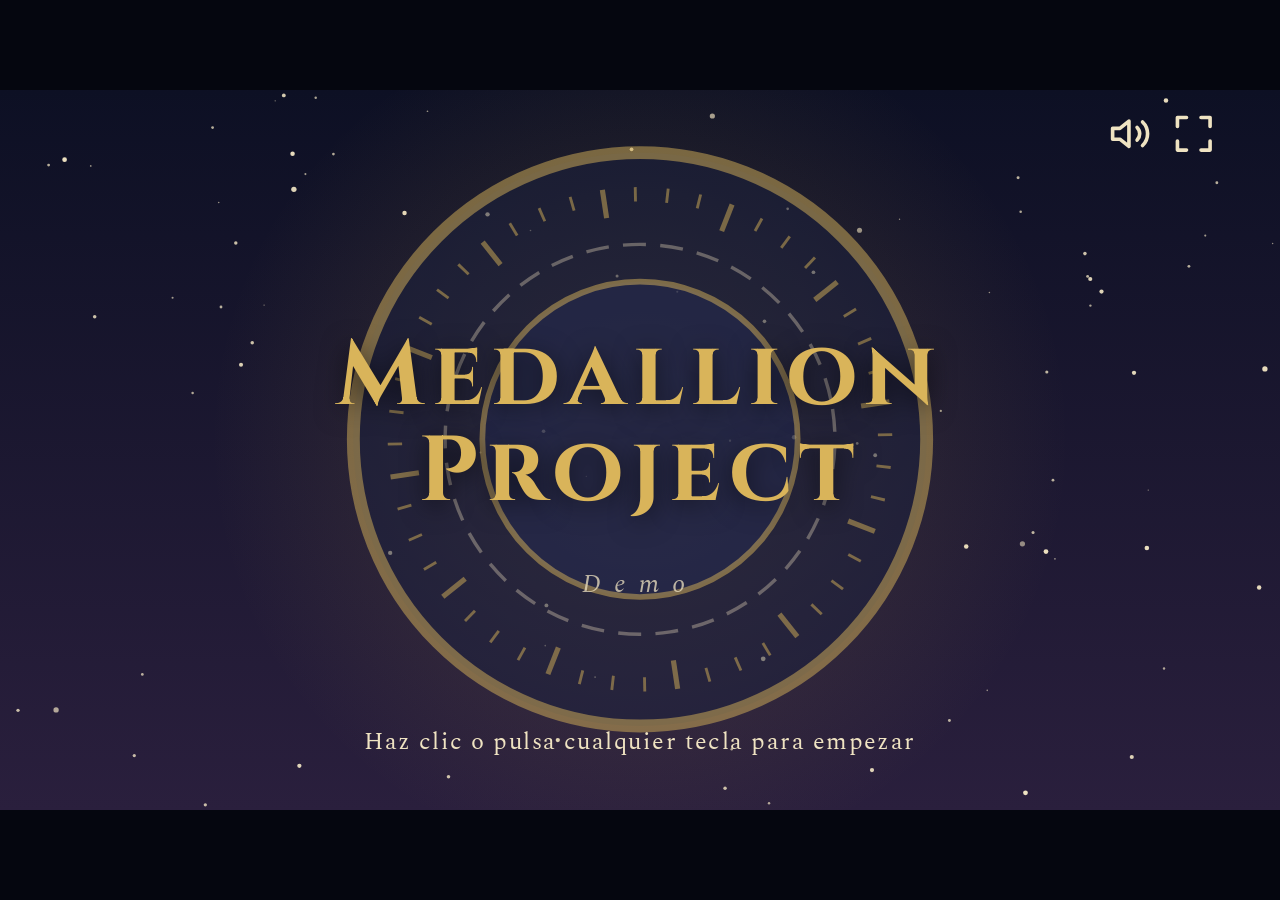
==== commit 83e7e50b: "Boton de guardado, modo infinito y bestiario En esta version el boton de guardado esta en la parte s" ====
--- a/index.html
+++ b/index.html
@@ -32,16 +32,15 @@
             <path class="comprimir" d="M3 8h5V3M21 8h-5V3M3 16h5v5M21 16h-5v5"/>
           </svg>
         </button>
+        <!-- Guardar la partida: junto a los controles de sonido y pantalla -->
+        <button id="btn-guardar" class="icono cuadro-guardar" hidden aria-label="Guardar partida" title="Guardar partida">
+          <svg viewBox="0 0 24 24" aria-hidden="true"><path d="M19 21H5a2 2 0 0 1-2-2V5a2 2 0 0 1 2-2h11l5 5v11a2 2 0 0 1-2 2z"/><polyline points="17 21 17 13 7 13 7 21"/><polyline points="7 3 7 8 15 8"/></svg>
+        </button>
       </div>
 
       <div id="info-personaje"></div>
 
       <div id="velo"></div>
-
-      <!-- Disquete: guardar la partida (visible en todos los menús salvo el título) -->
-      <button id="btn-guardar" class="cuadro-guardar" hidden aria-label="Guardar partida" title="Guardar partida">
-        <svg viewBox="0 0 24 24" aria-hidden="true"><path d="M19 21H5a2 2 0 0 1-2-2V5a2 2 0 0 1 2-2h11l5 5v11a2 2 0 0 1-2 2z"/><polyline points="17 21 17 13 7 13 7 21"/><polyline points="7 3 7 8 15 8"/></svg>
-      </button>   <!-- fundido a negro entre pantallas -->
 
       <!-- 1) Pantalla de título: "pulsa para empezar" -->
       <section id="pantalla-inicio" class="pantalla" hidden>
@@ -55,7 +54,7 @@
         <h1>Medallion Project</h1>
         <div id="lista-opciones">
           <button id="op-capitulos" class="opcion item" style="--i:0"><span class="titulo">Capítulos</span><span class="sub">Elige tu próxima batalla</span></button>
-          <button id="op-bestiario" class="opcion item proximamente" style="--i:1"><span class="titulo">Bestiario</span><span class="sub">Próximamente</span></button>
+          <button id="op-bestiario" class="opcion item" style="--i:1"><span class="titulo">Bestiario</span><span class="sub">Personajes y enemigos descubiertos</span></button>
           <button id="op-ajustes" class="opcion item" style="--i:2"><span class="titulo">Ajustes</span><span class="sub">Sonido y partida guardada</span></button>
         </div>
       </section>
@@ -68,6 +67,19 @@
           <button id="btn-volver-principal" class="boton item" style="--i:3">Volver</button>
           <button id="btn-intro" class="boton item" style="--i:4">Introducción</button>
         </div>
+      </section>
+
+      <section id="pantalla-bestiario" class="pantalla" hidden>
+        <h1>Bestiario</h1>
+        <div id="bestiario-tiempo"><span>Tiempo jugado</span><strong id="bestiario-tiempo-valor">0 min</strong></div>
+        <div id="bestiario-contenido">
+          <div id="bestiario-pestanas" role="tablist" aria-label="Categorías del bestiario">
+            <button class="pestana-bestiario activa" type="button" role="tab" aria-selected="true" data-categoria="personajes">Personajes</button>
+            <button class="pestana-bestiario" type="button" role="tab" aria-selected="false" data-categoria="enemigos">Enemigos</button>
+          </div>
+          <div id="lista-bestiario" aria-live="polite"></div>
+        </div>
+        <button id="btn-bestiario-volver" class="boton boton-volver-bestiario">Volver</button>
       </section>
 
       <section id="pantalla-ajustes" class="pantalla" hidden>
@@ -86,6 +98,7 @@
 
       <section id="pantalla-combate" class="pantalla" hidden>
         <div id="orden-turnos" aria-label="Orden de turnos"></div>
+        <div id="racha-hud" hidden><span>Enemigos vencidos</span><strong id="racha-actual">0</strong><span class="separador">·</span><span>Récord</span><strong id="racha-record">0</strong></div>
 
         <div id="hud-enemigo" class="hud item desde-der">
           <div id="e-nombre" class="nombre-hud"></div>
@@ -112,6 +125,7 @@
 
         <div id="resultado" hidden>
           <h2 id="resultado-titulo"></h2>
+          <p id="resultado-detalle"></p>
           <div class="fila">
             <button id="btn-reintentar" class="boton">Reintentar</button>
             <button id="btn-salir" class="boton">Volver al menú</button>
--- a/css/style.css
+++ b/css/style.css
@@ -55,7 +55,7 @@
 /* Derecha: capítulos grandes apilados (debajo de la barra superior) */
 #lista-capitulos {
   position: absolute; right: 5%; top: 14%; width: 44%; height: 66%;
-  display: grid; grid-template-rows: repeat(3, 1fr); gap: 1.8cqw;
+  display: grid; grid-template-rows: repeat(4, minmax(0, 1fr)); gap: 1.3cqw;
 }
 .capitulo {
   --acento: var(--brasa);
@@ -68,6 +68,9 @@
 }
 .capitulo:nth-child(2) { --acento: #3a9bd9; }
 .capitulo:nth-child(3) { --acento: #8a5cd0; }
+.capitulo-infinito { --acento: #d9b45a; background: linear-gradient(90deg, rgba(65,48,22,.72) 0%, rgba(13,16,36,.94) 100%); }
+.capitulo-infinito .num { color: var(--oro); }
+.capitulo-infinito .titulo { color: #f5dc9b; }
 .capitulo .num { grid-area: num; align-self: center; font-family: var(--fuente-titulo); font-weight: 700; font-size: 8cqw; line-height: 1; color: var(--acento); }
 .capitulo .titulo { grid-area: titulo; align-self: end; font-family: var(--fuente-titulo); font-weight: 700; font-size: 2.5cqw; line-height: 1.2; color: var(--pergamino); }
 .capitulo .sub { grid-area: sub; align-self: start; margin-top: .4cqw; font-style: italic; font-size: 1.7cqw; opacity: .75; }
@@ -232,12 +235,12 @@
 
 /* ---------- Disquete (guardar) ---------- */
 .cuadro-guardar {
-  position: absolute; left: 1.8%; top: 3%; z-index: 10; width: 4.6cqw; height: 4.6cqw; padding: .9cqw;
-  background: rgba(13,16,36,.88); color: var(--pergamino); border: .2cqw solid var(--oro); cursor: pointer; transition: background .12s, color .12s, transform .12s;
+  position: relative; flex: none; width: 3.4cqw; height: 3.4cqw; padding: 0;
+  background: none; color: var(--pergamino); border: 0; cursor: pointer;
 }
 .cuadro-guardar svg { width: 100%; height: 100%; fill: none; stroke: currentColor; stroke-width: 2; stroke-linecap: round; stroke-linejoin: round; }
-.cuadro-guardar:hover, .cuadro-guardar:focus-visible { background: rgba(60,50,30,.95); color: var(--oro); outline: none; transform: scale(1.06); }
-.cuadro-guardar::after { content: ""; position: absolute; right: .35cqw; bottom: .35cqw; width: .9cqw; height: .9cqw; border-radius: 50%; background: transparent; }
+.cuadro-guardar:hover, .cuadro-guardar:focus-visible { background: none; color: var(--oro); outline: none; transform: scale(1.12); }
+.cuadro-guardar::after { content: ""; position: absolute; right: -.15cqw; bottom: -.05cqw; width: .72cqw; height: .72cqw; border: .12cqw solid var(--noche); border-radius: 50%; background: transparent; }
 .cuadro-guardar[data-estado="listo"]::after { background: #5cb85c; }        /* archivo vinculado y listo */
 .cuadro-guardar[data-estado="pendiente"]::after { background: #d9b45a; }
 .cuadro-guardar[data-estado="pausado"]::after { background: #d8512b; }       /* guardado en archivo en pausa */    /* hay archivo, falta dar permiso */
@@ -245,4 +248,61 @@
 @keyframes guardado { 0% { box-shadow: 0 0 0 0 rgba(143,216,143,.9); background: rgba(40,90,50,.95); } 100% { box-shadow: 0 0 0 1.6cqw rgba(143,216,143,0); } }
 @media (prefers-reduced-motion: reduce) { .cuadro-guardar { transition: none; } .cuadro-guardar.ok { animation: none; } }
 
+/* ---------- Bestiario ---------- */
+#bestiario-tiempo {
+  position: absolute; top: 5.4%; left: 49%; display: flex; flex-direction: column; gap: .15cqw;
+  padding: .55cqw 1.2cqw; min-width: 15cqw; text-align: center;
+  background: rgba(13,16,36,.78); border: 1px solid rgba(217,180,90,.55);
+}
+#bestiario-tiempo span { color: var(--oro); font: 600 1.25cqw var(--fuente-titulo); letter-spacing: .12em; text-transform: uppercase; }
+#bestiario-tiempo strong { font: 700 1.8cqw var(--fuente-titulo); }
+#bestiario-contenido {
+  position: absolute; left: 5%; right: 5%; top: 17%; bottom: 14%; display: flex; flex-direction: column; gap: 1cqw;
+  pointer-events: auto;
+}
+#bestiario-pestanas { display: flex; justify-content: center; gap: 1cqw; flex: none; }
+.pestana-bestiario {
+  min-width: 15cqw; padding: .75cqw 2cqw; color: var(--pergamino); cursor: pointer; font: 700 1.8cqw var(--fuente-titulo);
+  background: rgba(13,16,36,.86); border: 1px solid rgba(217,180,90,.5); transition: background .15s, color .15s, border-color .15s;
+}
+.pestana-bestiario:hover, .pestana-bestiario:focus-visible { border-color: var(--oro); outline: none; }
+.pestana-bestiario.activa { color: #171526; background: var(--oro); border-color: #f3d78e; }
+#lista-bestiario {
+  flex: 1; min-height: 0; display: grid; grid-template-columns: repeat(3, minmax(0, 1fr)); grid-auto-rows: minmax(15cqw, auto);
+  align-content: start; gap: 1.2cqw; overflow-y: auto; padding: .25cqw .5cqw .7cqw .25cqw;
+  scrollbar-color: rgba(217,180,90,.6) rgba(5,6,15,.55); scrollbar-width: thin;
+}
+.tarjeta-bestiario {
+  min-width: 0; min-height: 15cqw; display: grid; grid-template-columns: 34% minmax(0, 1fr); overflow: hidden;
+  background: linear-gradient(115deg, rgba(26,31,61,.92), rgba(13,16,36,.96)); border: 1px solid rgba(217,180,90,.48);
+  box-shadow: 0 .35cqw 1cqw rgba(0,0,0,.28);
+}
+.best-arte {
+  position: relative; display: grid; place-items: center; overflow: hidden; min-height: 100%;
+  background: radial-gradient(circle at 50% 38%, color-mix(in srgb, var(--color-entidad) 48%, transparent), rgba(5,6,15,.92) 75%);
+  border-right: 1px solid rgba(217,180,90,.25);
+}
+.best-arte img { width: 100%; height: 100%; object-fit: contain; object-position: center bottom; }
+.best-arte svg { width: 76%; height: 76%; fill: var(--color-entidad); filter: drop-shadow(0 .3cqw .5cqw rgba(0,0,0,.5)); }
+.best-arte.bloqueado img, .best-arte.bloqueado svg { filter: brightness(0) opacity(.82); }
+.best-arte.bloqueado::after { content: "?"; position: absolute; right: .5cqw; top: .25cqw; color: rgba(239,227,194,.5); font: 700 1.4cqw var(--fuente-titulo); }
+.best-datos { display: flex; flex-direction: column; align-items: flex-start; min-width: 0; padding: 1cqw 1.1cqw; gap: .25cqw; }
+.best-datos h2 { margin: 0; max-width: 100%; color: var(--pergamino); text-align: left; font: 700 1.7cqw/1.15 var(--fuente-titulo); letter-spacing: .02em; }
+.best-tipo { margin: .15cqw 0 .25cqw; color: var(--oro); font-size: 1.35cqw; }
+.best-contador { display: flex; align-items: baseline; gap: .55cqw; margin: 0; font-size: 1.25cqw; opacity: .9; }
+.best-contador strong { color: var(--pergamino); font: 700 1.55cqw var(--fuente-titulo); }
+.best-descripcion { margin: .45cqw 0 0; font-size: 1.2cqw; line-height: 1.3; opacity: .88; }
+.best-pendiente { margin-top: auto; color: rgba(239,227,194,.55); font-size: 1.05cqw; font-style: italic; }
+.boton-volver-bestiario { position: absolute; right: 5%; bottom: 4%; min-width: 13cqw; pointer-events: auto; }
+
+/* Modo infinito: la racha se mantiene visible durante las oleadas */
+#racha-hud {
+  position: absolute; top: 10%; left: 50%; transform: translateX(-50%); z-index: 2; display: flex; align-items: baseline; gap: .55cqw;
+  padding: .55cqw 1.2cqw; white-space: nowrap; background: rgba(13,16,36,.88); border: 1px solid rgba(217,180,90,.65);
+  font-size: 1.25cqw;
+}
+#racha-hud strong { color: var(--oro); font: 700 1.7cqw var(--fuente-titulo); }
+#racha-hud .separador { color: var(--oro); padding: 0 .15cqw; }
+#resultado-detalle { max-width: 70%; margin: -1cqw 0 0; font-size: 2cqw; text-align: center; line-height: 1.45; }
+
 #lista-sliders { display: grid; gap: 1.1cqw; }
